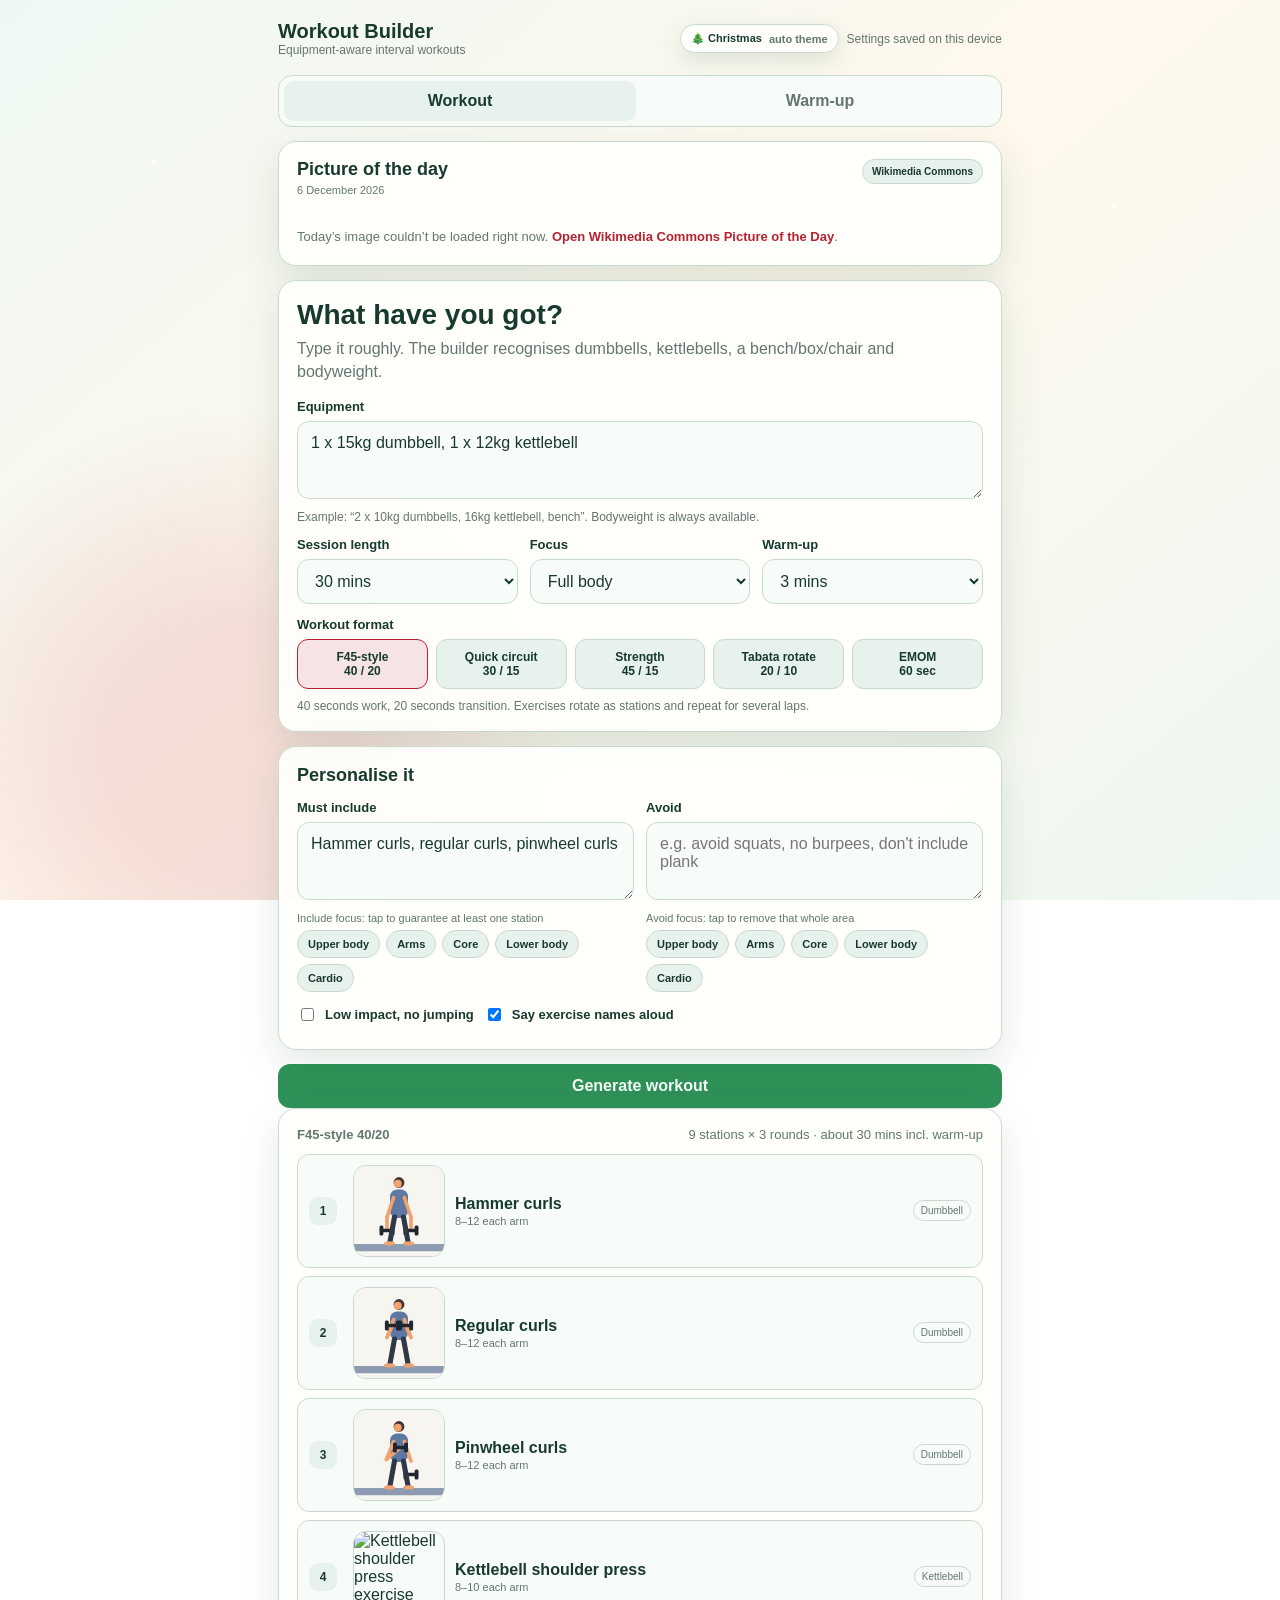
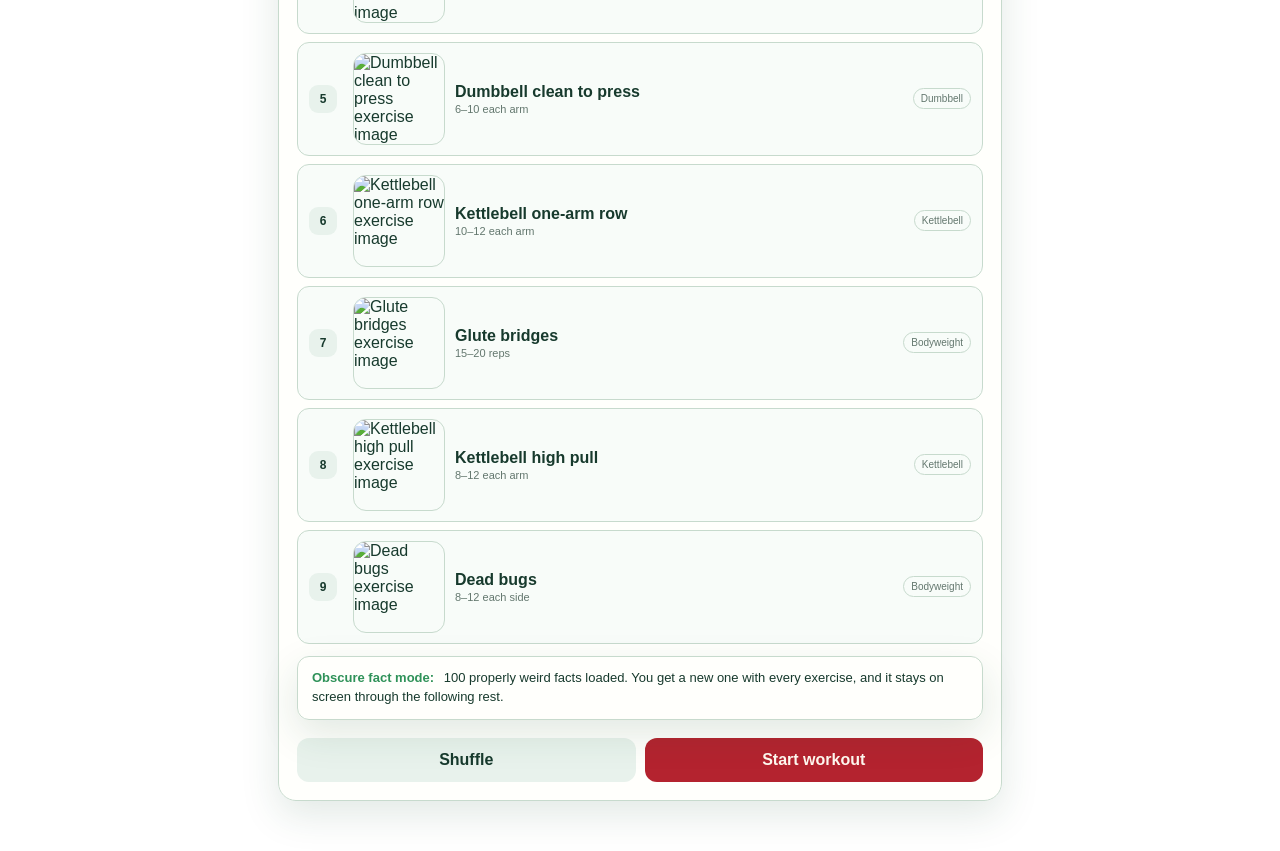
==== index.html @ 61e1cb5b "Refresh exercise image loader" ====
<!DOCTYPE html>
<html lang="en-GB">
<head>
<meta charset="UTF-8" />
<meta name="viewport" content="width=device-width, initial-scale=1, viewport-fit=cover" />
<meta name="theme-color" content="#111318" />
<title>Workout Builder + Interval Timer</title>
<link rel="stylesheet" href="style.css">
</head>
<body>

<section id="builderScreen">
  <div class="app">
    <div class="topbar">
      <div>
        <div class="brand">Workout Builder</div>
        <div class="tiny">Equipment-aware interval workouts</div>
      </div>
      <div class="tiny" id="savedStatus"></div>
    </div>

    <div class="main-tabs">
      <button type="button" class="main-tab active" id="workoutTabBtn">Workout</button>
      <button type="button" class="main-tab" id="warmupTabBtn">Warm-up</button>
    </div>

    <div id="workoutTabContent">
      <div class="card">
        <h1>What have you got?</h1>
        <p>Type it roughly. The builder recognises dumbbells, kettlebells, a bench/box/chair and bodyweight.</p>
        <div class="field">
          <label for="equipmentInput">Equipment</label>
          <textarea id="equipmentInput">1 x 15kg dumbbell, 1 x 12kg kettlebell</textarea>
          <div class="helper">Example: “2 x 10kg dumbbells, 16kg kettlebell, bench”. Bodyweight is always available.</div>
        </div>

        <div class="grid three">
          <div class="field">
            <label for="durationSelect">Session length</label>
            <select id="durationSelect">
              <option value="15">15 mins</option>
              <option value="20">20 mins</option>
              <option value="30" selected>30 mins</option>
              <option value="45">45 mins</option>
            </select>
          </div>
          <div class="field">
            <label for="focusSelect">Focus</label>
            <select id="focusSelect">
              <option value="full" selected>Full body</option>
              <option value="upper">Upper body</option>
              <option value="lower">Lower body</option>
              <option value="armscore">Arms + core</option>
              <option value="conditioning">Conditioning</option>
            </select>
          </div>
          <div class="field">
            <label for="warmupSelect">Warm-up</label>
            <select id="warmupSelect">
              <option value="0">None</option>
              <option value="120">2 mins</option>
              <option value="180" selected>3 mins</option>
              <option value="300">5 mins</option>
            </select>
          </div>
        </div>

        <label>Workout format</label>
        <div class="format-grid" id="formatGrid">
          <button class="format-btn active" data-format="f45">F45-style<br>40 / 20</button>
          <button class="format-btn" data-format="quick">Quick circuit<br>30 / 15</button>
          <button class="format-btn" data-format="strength">Strength<br>45 / 15</button>
          <button class="format-btn" data-format="tabata">Tabata rotate<br>20 / 10</button>
          <button class="format-btn" data-format="emom">EMOM<br>60 sec</button>
        </div>
        <div class="format-desc" id="formatDesc"></div>
      </div>

      <div class="card">
        <h2>Personalise it</h2>
        <div class="grid">
          <div class="field">
            <label for="mustInclude">Must include</label>
            <textarea id="mustInclude" placeholder="e.g. hammer curls, regular curls, pinwheel curls">Hammer curls, regular curls, pinwheel curls</textarea>
            <div class="chip-label">Include focus: tap to guarantee at least one station</div>
            <div class="chip-row" id="includeFocusChips">
              <button type="button" class="focus-chip" data-group="include" data-tag="upper">Upper body</button>
              <button type="button" class="focus-chip" data-group="include" data-tag="arms">Arms</button>
              <button type="button" class="focus-chip" data-group="include" data-tag="core">Core</button>
              <button type="button" class="focus-chip" data-group="include" data-tag="lower">Lower body</button>
              <button type="button" class="focus-chip" data-group="include" data-tag="cardio">Cardio</button>
            </div>
          </div>
          <div class="field">
            <label for="avoidInput">Avoid</label>
            <textarea id="avoidInput" placeholder="e.g. avoid squats, no burpees, don't include plank"></textarea>
            <div class="chip-label">Avoid focus: tap to remove that whole area</div>
            <div class="chip-row" id="avoidFocusChips">
              <button type="button" class="focus-chip" data-group="avoid" data-tag="upper">Upper body</button>
              <button type="button" class="focus-chip" data-group="avoid" data-tag="arms">Arms</button>
              <button type="button" class="focus-chip" data-group="avoid" data-tag="core">Core</button>
              <button type="button" class="focus-chip" data-group="avoid" data-tag="lower">Lower body</button>
              <button type="button" class="focus-chip" data-group="avoid" data-tag="cardio">Cardio</button>
            </div>
          </div>
        </div>
        <div class="row">
          <label class="check"><input type="checkbox" id="lowImpact" /> Low impact, no jumping</label>
          <label class="check"><input type="checkbox" id="voiceCues" checked /> Say exercise names aloud</label>
        </div>
      </div>

      <button class="primary wide" id="generateBtn">Generate workout</button>

      <div class="card hidden" id="previewCard">
        <div class="summary" id="workoutSummary"></div>
        <div class="workout-list" id="workoutList"></div>
        <div id="parseNotice"></div>
        <div class="actions">
          <button class="ghost" id="shuffleBtn">Shuffle</button>
          <button class="secondary" id="startWorkoutBtn">Start workout</button>
        </div>
      </div>
    </div>

    <div id="warmupTabContent" class="hidden">
      <div class="card">
        <div class="warmup-intro">
          <div>
            <h1>Warm-up & mobility</h1>
            <p>Guided body stretches, mobility and short holds before you train. No equipment needed.</p>
          </div>
          <div class="warmup-badge">Bodyweight only</div>
        </div>

        <label>Warm-up length</label>
        <div class="warmup-lengths">
          <button type="button" class="warmup-length-btn" data-seconds="120">2 mins</button>
          <button type="button" class="warmup-length-btn active" data-seconds="180">3 mins</button>
          <button type="button" class="warmup-length-btn" data-seconds="300">5 mins</button>
        </div>

        <div id="warmupSummary"></div>
        <div class="workout-list" id="warmupList"></div>
        <div class="warmup-tip">A mix of gentle movement, mobility and short stretch holds. Keep the range comfortable and avoid forcing any position.</div>
      </div>

      <button class="primary wide" id="startWarmupBtn">Start warm-up</button>
    </div>
  </div>
</section>

<section id="timerScreen">
  <div class="timer-shell">
    <div class="timer-head">
      <button class="mini-btn" id="backToBuilderBtn">← Back</button>
      <div class="tiny" id="timerFormat"></div>
      <button class="mini-btn" id="soundToggleBtn">Sound on</button>
    </div>

    <div class="phase" id="phase">Ready</div>
    <div class="exercise" id="exercise">Ready when you are</div>
    <div class="target" id="target"></div>
    <div class="time" id="time">00:00</div>
    <div class="meta" id="meta"></div>
    <div class="bar"><div class="bar-fill" id="barFill"></div></div>

    <div class="controls">
      <button id="backBtn">Back</button>
      <button id="startPauseBtn">Start</button>
      <button id="skipBtn">Skip</button>
      <button id="resetBtn">Reset</button>
    </div>

    <div class="upnext" id="upnext">Up next will appear here.</div>
    <div class="wake" id="wakeStatus"></div>
  </div>
</section>

<script src="app-1.js"></script>
<script src="app-2.js"></script>
<script src="app-3.js"></script>
<script src="app-4.js"></script>
<script src="app-5.js"></script>
<script src="app-6.js"></script>
<script src="app-7.js"></script>
<script src="app-8.js"></script>
<script src="app-9.js"></script>
<script src="app-10.js"></script>
<script src="app-11.js"></script>
<script src="app-12.js"></script>
<script src="app-14.js"></script>
<script src="app-15.js"></script>
<script src="app-18.js?v=1"></script>
<script src="app-20.js?v=2"></script>
<script src="app-21.js?v=2"></script>
</body>
</html>
---- style.css ----
:root {
  --bg:#111318; --panel:#191c23; --panel2:#222631; --text:#f7f8fa; --muted:#9ba3b2;
  --work:#4ade80; --rest:#60a5fa; --warm:#fbbf24; --done:#f87171; --accent:#a78bfa;
  --line:#303542; --dark:#0c0e12;
}
* { box-sizing:border-box; }
html,body { margin:0; min-height:100%; background:var(--bg); color:var(--text); font-family:-apple-system,BlinkMacSystemFont,"Segoe UI",Roboto,Arial,sans-serif; }
body { min-height:100vh; }
button,input,select,textarea { font:inherit; }
button { border:0; cursor:pointer; }
.app { width:min(760px,100%); margin:0 auto; padding:20px 18px 36px; }
.topbar { display:flex; justify-content:space-between; align-items:center; gap:12px; margin-bottom:18px; }
.brand { font-weight:800; font-size:20px; }
.tiny { color:var(--muted); font-size:12px; }
.card { background:var(--panel); border:1px solid var(--line); border-radius:18px; padding:18px; margin-bottom:14px; }
h1,h2,h3,p { margin-top:0; }
h1 { font-size:28px; margin-bottom:6px; }
h2 { font-size:18px; margin-bottom:14px; }
p { color:var(--muted); line-height:1.45; }
label { display:block; font-size:13px; font-weight:700; margin-bottom:7px; }
textarea,input,select {
  width:100%; background:var(--dark); color:var(--text); border:1px solid var(--line); border-radius:12px;
  padding:12px 13px; outline:none;
}
textarea:focus,input:focus,select:focus { border-color:#64748b; }
textarea { min-height:78px; resize:vertical; }
.grid { display:grid; grid-template-columns:1fr 1fr; gap:12px; }
.grid.three { grid-template-columns:1fr 1fr 1fr; }
.field { margin-bottom:13px; }
.row { display:flex; align-items:center; gap:10px; flex-wrap:wrap; }
.check { display:flex; align-items:center; gap:8px; color:#d9dde5; font-size:13px; }
.check input { width:auto; }
.primary,.secondary,.ghost,.danger {
  border-radius:12px; padding:13px 16px; font-weight:800; color:var(--text);
}
.primary { background:var(--work); color:#052e16; }
.secondary { background:var(--accent); color:#1e143b; }
.ghost { background:var(--panel2); }
.danger { background:#3a2024; color:#fecaca; }
.wide { width:100%; }
.helper { color:var(--muted); font-size:12px; margin-top:7px; }
.notice { padding:10px 12px; background:#24212f; border:1px solid #3b3350; border-radius:11px; color:#d9d2ef; font-size:13px; margin-top:10px; }
.format-grid { display:grid; grid-template-columns:repeat(5,1fr); gap:8px; }
.format-btn { background:var(--panel2); color:#dfe3ea; padding:10px 7px; border-radius:11px; border:1px solid transparent; font-size:12px; font-weight:800; }
.format-btn.active { border-color:var(--accent); background:#292238; color:#efe9ff; }
.format-desc { margin:10px 0 0; font-size:12px; color:var(--muted); }
.chip-label { color:var(--muted); font-size:11px; margin:8px 0 6px; }
.chip-row { display:flex; flex-wrap:wrap; gap:6px; }
.focus-chip { background:var(--panel2); color:#dfe3ea; border:1px solid #343a46; border-radius:999px; padding:7px 10px; font-size:11px; font-weight:800; }
.focus-chip[data-group="include"].active { background:#173324; border-color:var(--work); color:#bdf7cf; }
.focus-chip[data-group="avoid"].active { background:#3a2024; border-color:#f87171; color:#fecaca; }
.summary { display:flex; justify-content:space-between; gap:12px; flex-wrap:wrap; color:var(--muted); font-size:13px; margin-bottom:12px; }
.workout-list { display:grid; gap:8px; }
.exercise-row { display:grid; grid-template-columns:34px 1fr auto; gap:10px; align-items:center; background:var(--dark); border:1px solid #2a2f39; border-radius:12px; padding:10px 11px; }
.num { width:28px; height:28px; border-radius:9px; display:grid; place-items:center; background:#262b35; color:#c7cdd8; font-weight:800; font-size:12px; }
.ex-name { font-weight:750; }
.ex-note { color:var(--muted); font-size:11px; margin-top:2px; }
.pill { font-size:10px; color:#b8c0cc; border:1px solid #343a46; padding:4px 7px; border-radius:999px; white-space:nowrap; }
.actions { display:flex; gap:9px; margin-top:14px; }
.actions button { flex:1; }
#timerScreen { display:none; min-height:100vh; }
.timer-shell { width:min(560px,100%); margin:0 auto; padding:26px 18px 38px; text-align:center; }
.timer-head { display:flex; justify-content:space-between; align-items:center; margin-bottom:38px; }
.mini-btn { background:var(--panel2); color:var(--text); padding:9px 11px; border-radius:10px; font-size:12px; font-weight:700; }
.phase { font-size:18px; letter-spacing:2px; text-transform:uppercase; font-weight:800; margin-bottom:8px; }
.phase.work,.phase.emom { color:var(--work); }
.phase.rest,.phase.transition { color:var(--rest); }
.phase.warmup { color:var(--warm); }
.phase.done { color:var(--done); }
.exercise { font-size:clamp(28px,8vw,44px); font-weight:850; min-height:95px; display:flex; align-items:center; justify-content:center; padding:0 8px; }
.target { min-height:24px; color:#cbd1dc; font-size:15px; margin-bottom:15px; }
.time { font-size:clamp(86px,24vw,132px); font-weight:900; line-height:.95; letter-spacing:-5px; margin:4px 0 12px; font-variant-numeric:tabular-nums; }
.meta { color:var(--muted); font-size:14px; min-height:20px; margin-bottom:20px; }
.bar { height:9px; background:#262a31; border-radius:999px; overflow:hidden; margin:0 0 22px; }
.bar-fill { height:100%; width:0; background:var(--work); transition:width 1s linear; }
.bar-fill.rest { background:var(--rest); }
.bar-fill.warmup { background:var(--warm); }
.controls { display:grid; grid-template-columns:1fr 1fr 1fr 1fr; gap:8px; margin:0 0 20px; }
.controls button { padding:14px 5px; border-radius:12px; font-weight:850; color:var(--text); background:var(--panel2); }
#startPauseBtn { background:var(--work); color:#052e16; }
.upnext { min-height:44px; background:var(--panel); border:1px solid var(--line); border-radius:13px; padding:10px 12px; color:var(--muted); font-size:13px; }
.upnext strong { color:#e6e9ef; }
.wake { margin-top:12px; color:#717a8a; font-size:11px; }
.hidden { display:none !important; }

.main-tabs { display:grid; grid-template-columns:1fr 1fr; gap:8px; margin-bottom:14px; padding:5px; background:var(--dark); border:1px solid var(--line); border-radius:14px; }
.main-tab { background:transparent; color:var(--muted); padding:11px 12px; border-radius:10px; font-weight:800; }
.main-tab.active { background:var(--panel2); color:var(--text); }
.warmup-intro { display:flex; justify-content:space-between; gap:14px; align-items:flex-start; flex-wrap:wrap; }
.warmup-badge { color:#fde68a; background:#332b16; border:1px solid #5c4b1e; border-radius:999px; padding:6px 9px; font-size:11px; font-weight:800; white-space:nowrap; }
.warmup-lengths { display:grid; grid-template-columns:repeat(3,1fr); gap:8px; margin:14px 0 16px; }
.warmup-length-btn { background:var(--panel2); color:#dfe3ea; border:1px solid #343a46; border-radius:11px; padding:11px 8px; font-weight:800; }
.warmup-length-btn.active { background:#332b16; border-color:var(--warm); color:#fde68a; }
#warmupSummary { color:var(--muted); font-size:13px; margin:0 0 12px; }
.warmup-row .num { background:#332b16; color:#fde68a; }
.warmup-row { border-color:#383425; }
.warmup-tip { margin-top:12px; color:var(--muted); font-size:12px; line-height:1.45; }

@media (max-width:620px) {
  .grid,.grid.three { grid-template-columns:1fr; }
  .format-grid { grid-template-columns:repeat(2,1fr); }
  .format-btn:last-child { grid-column:1 / -1; }
  .app { padding-top:14px; }
  .timer-head { margin-bottom:28px; }
}
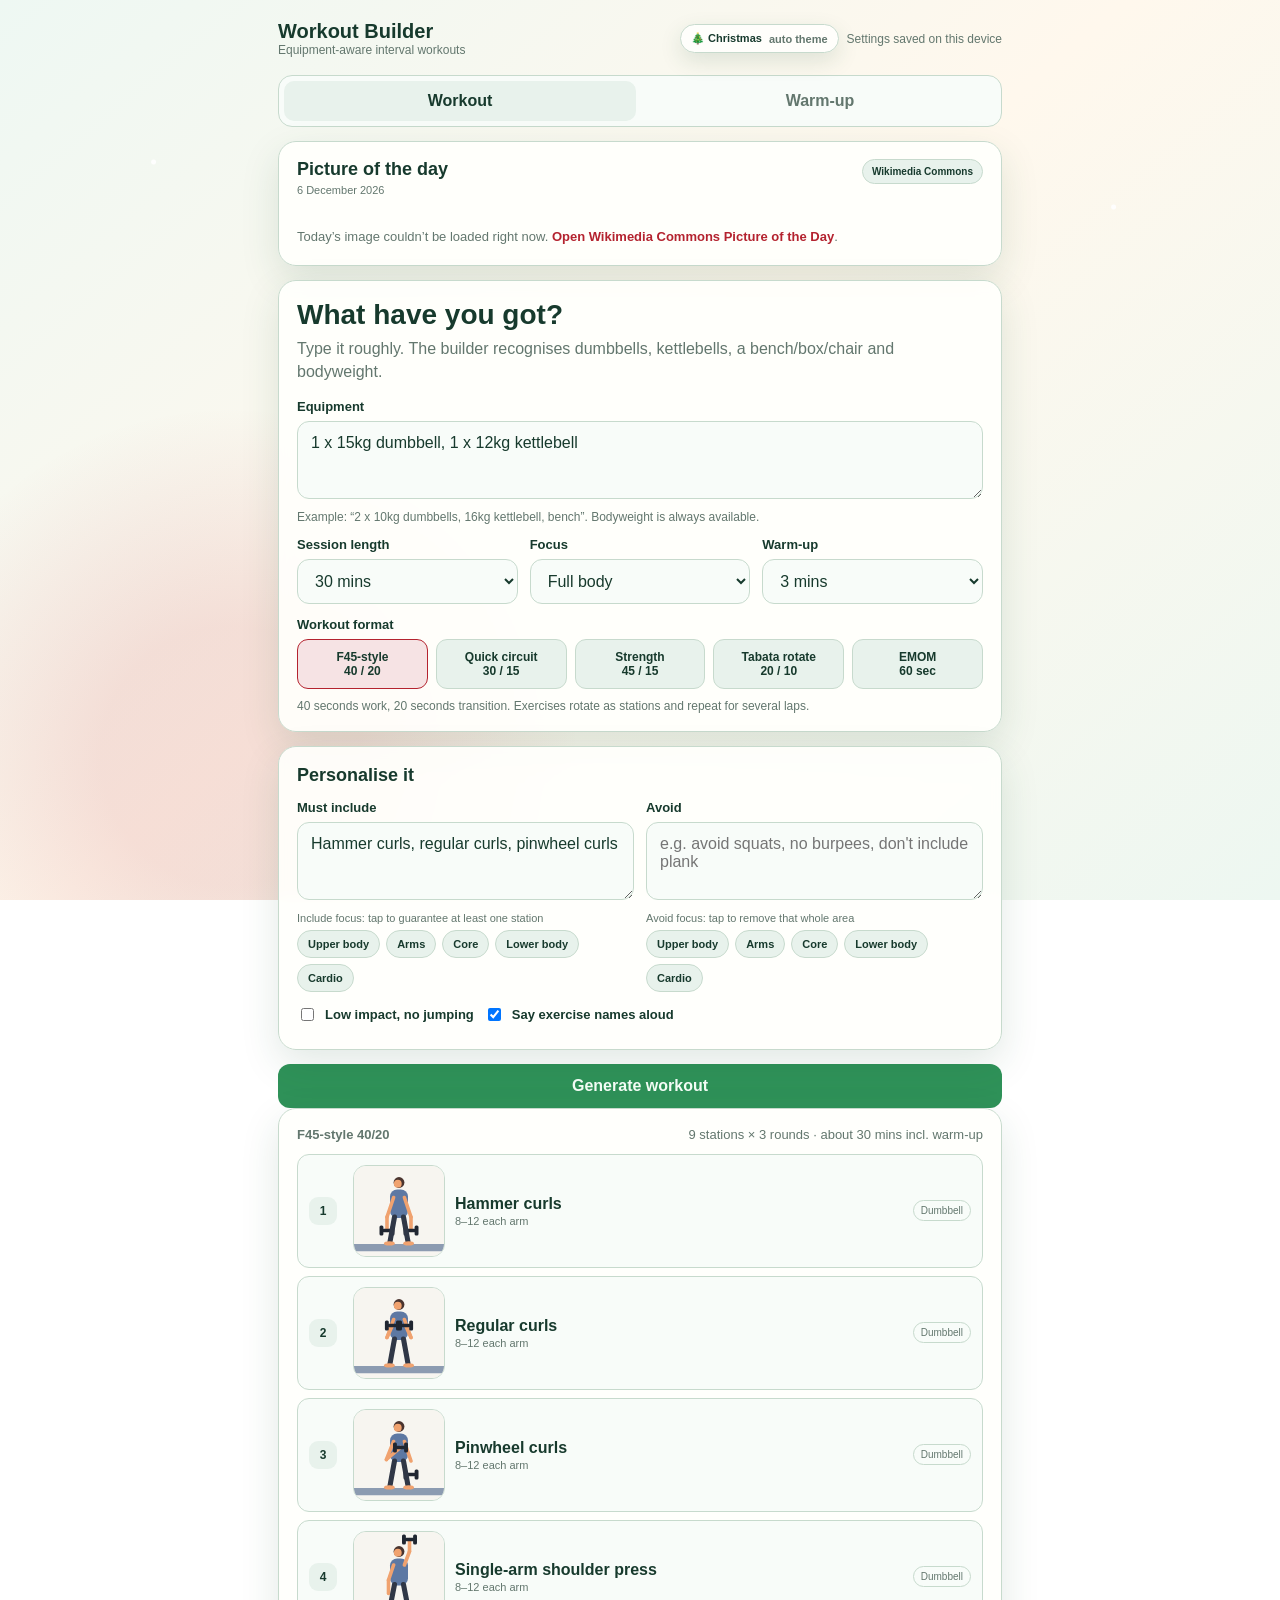
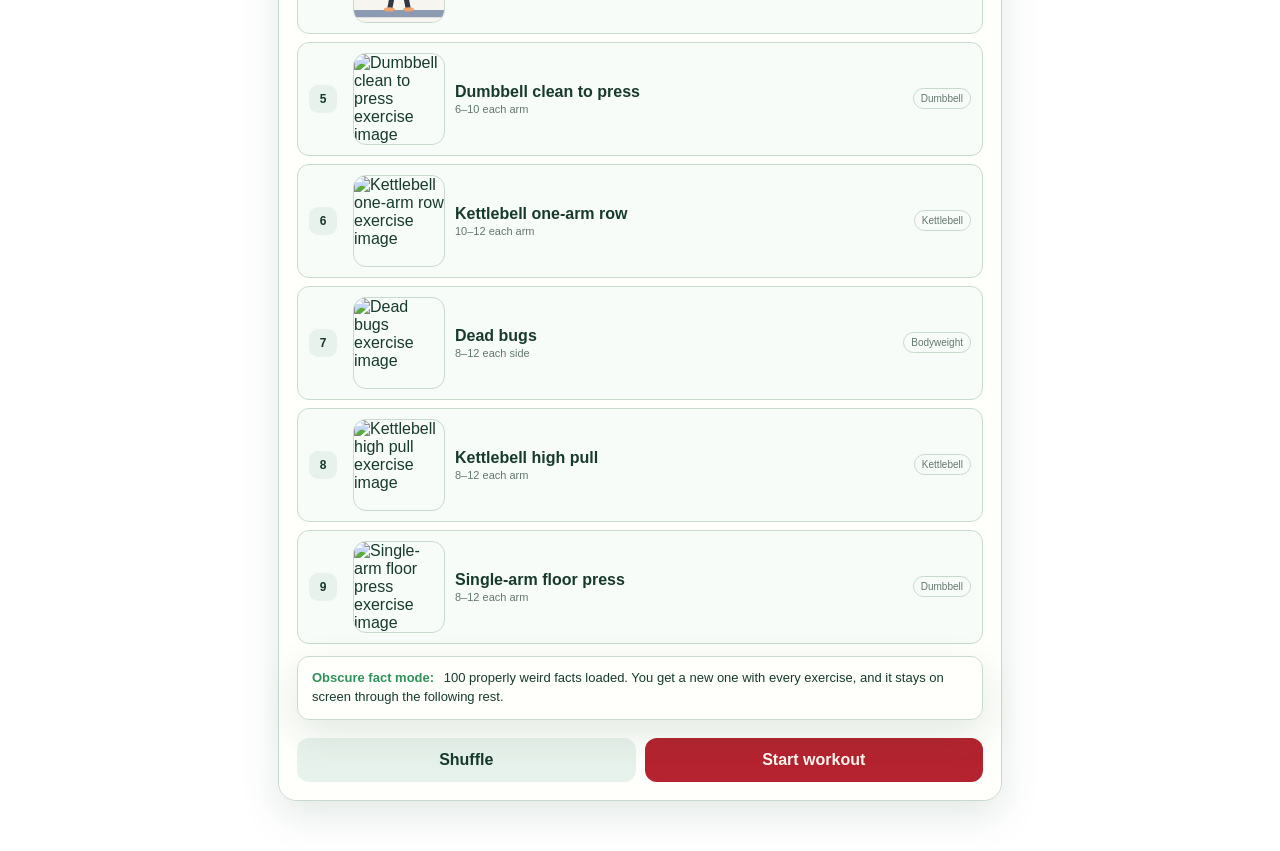
==== commit 1125b8a2: "Load warm-up contrast fix" ====
--- a/index.html
+++ b/index.html
@@ -194,5 +194,6 @@
 <script src="app-18.js?v=1"></script>
 <script src="app-20.js?v=2"></script>
 <script src="app-21.js?v=2"></script>
+<script src="app-22.js?v=1"></script>
 </body>
 </html>
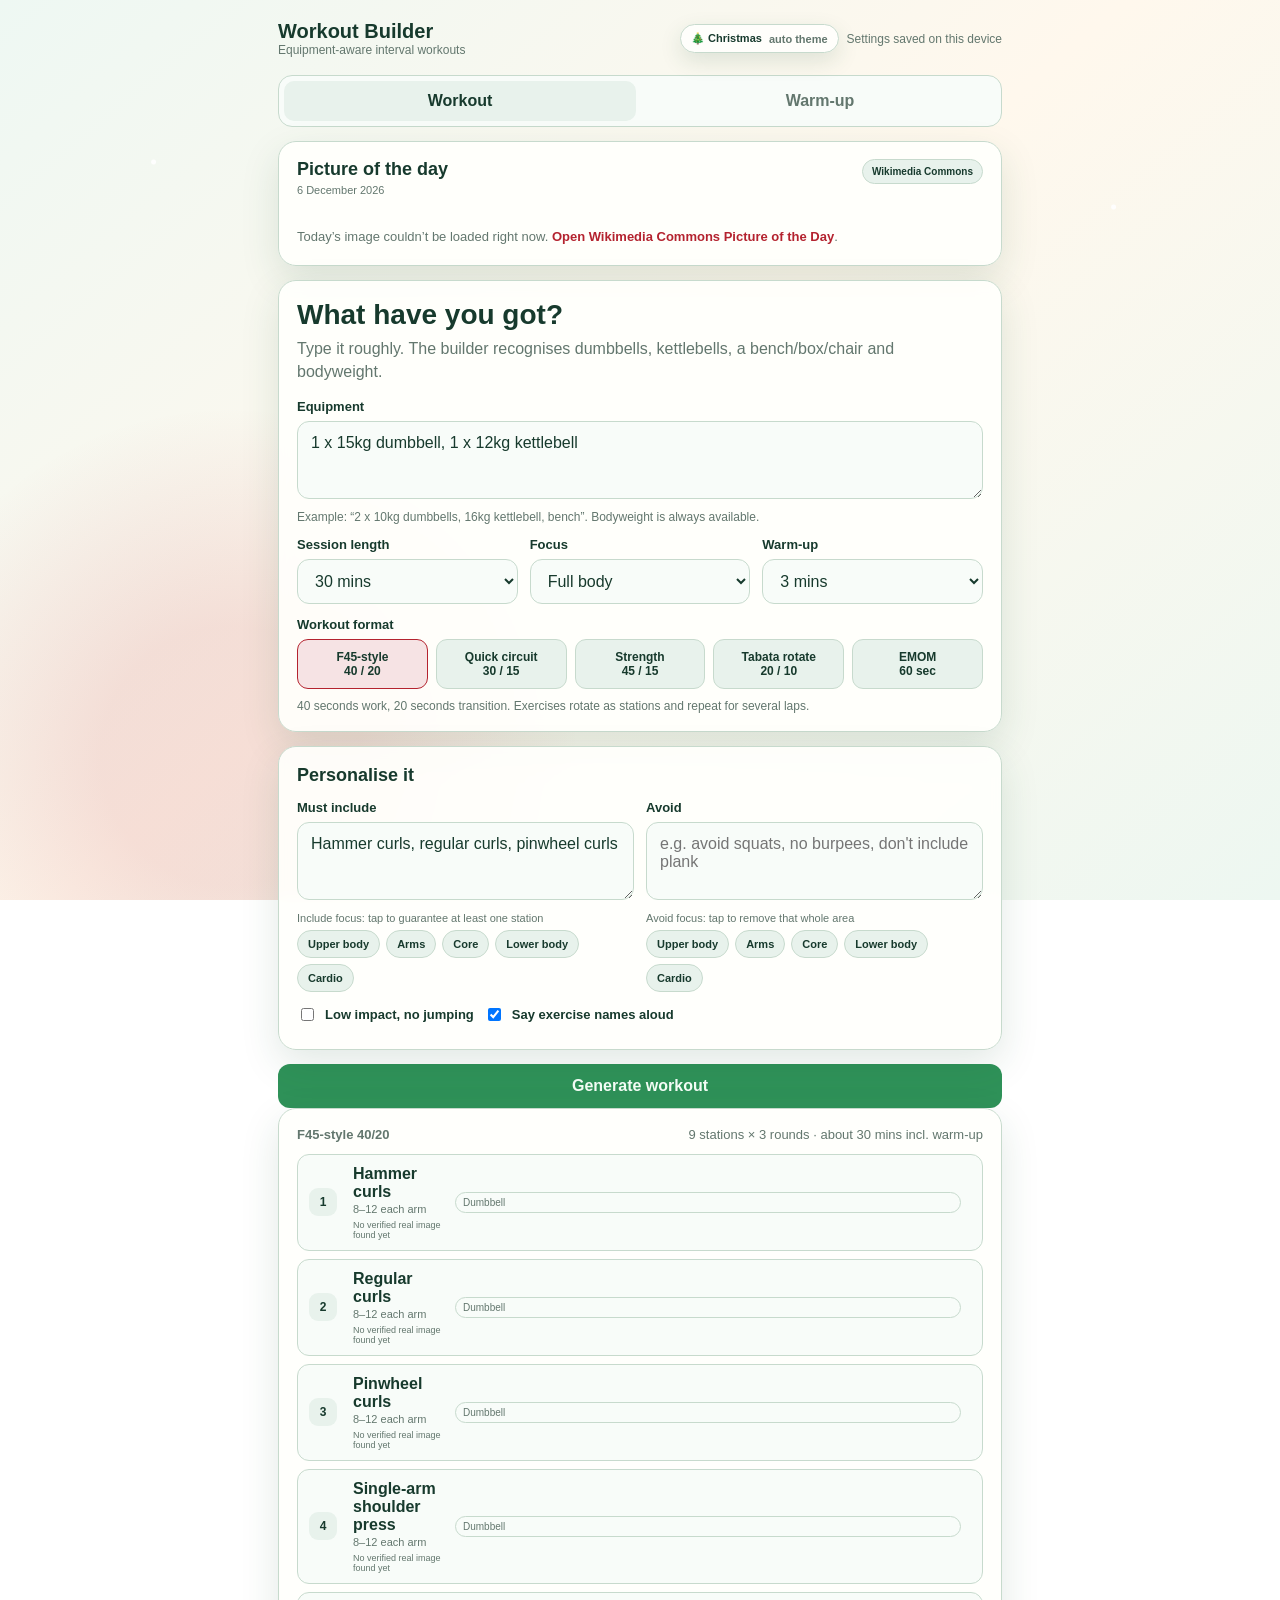
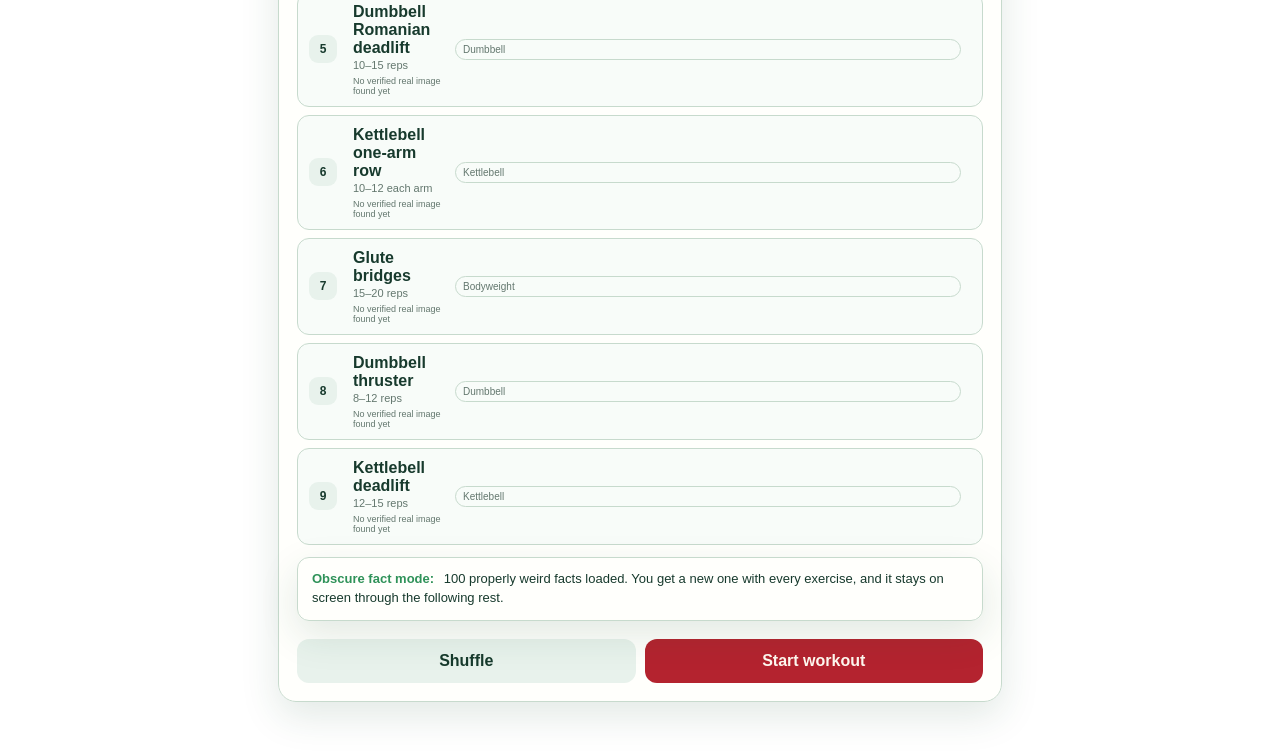
==== commit f557fcfb: "Load verified exercise images and timer display improvements" ====
--- a/index.html
+++ b/index.html
@@ -195,5 +195,6 @@
 <script src="app-20.js?v=2"></script>
 <script src="app-21.js?v=2"></script>
 <script src="app-22.js?v=1"></script>
+<script src="app-23.js?v=1"></script>
 </body>
 </html>
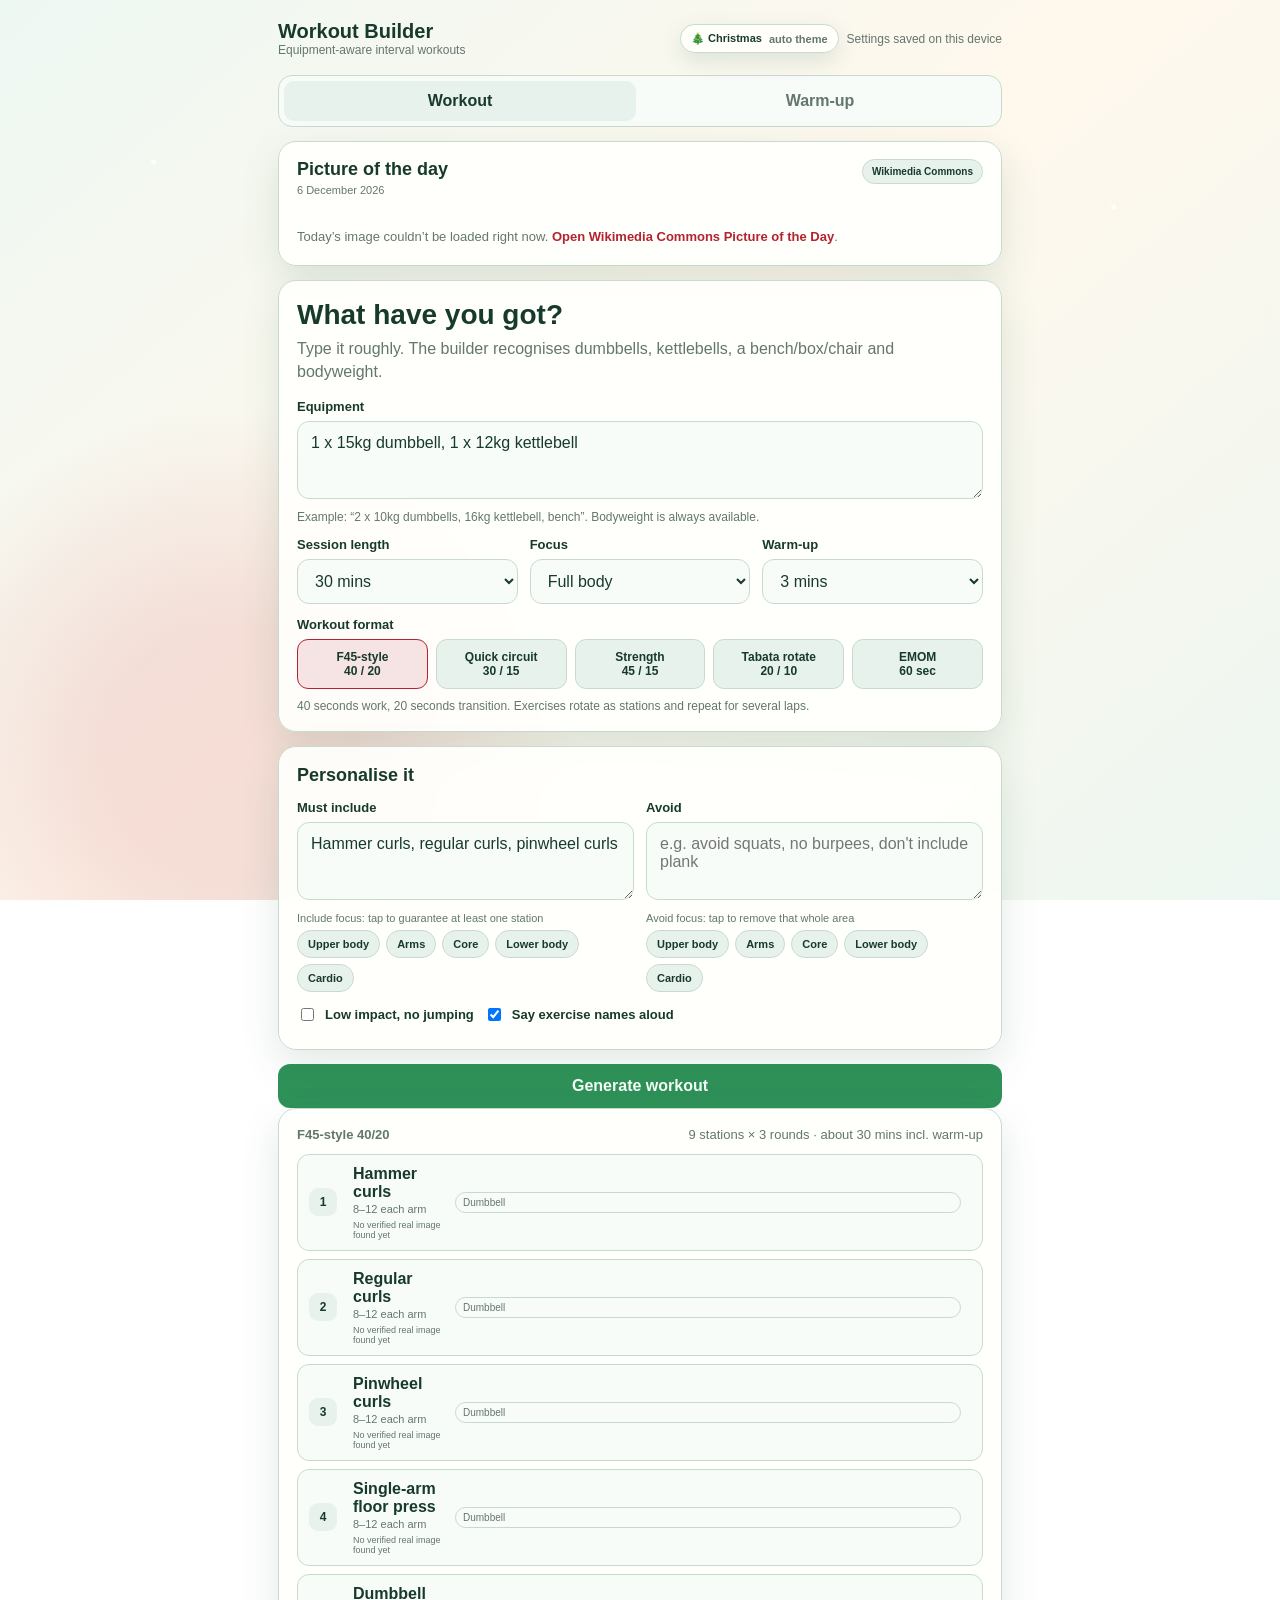
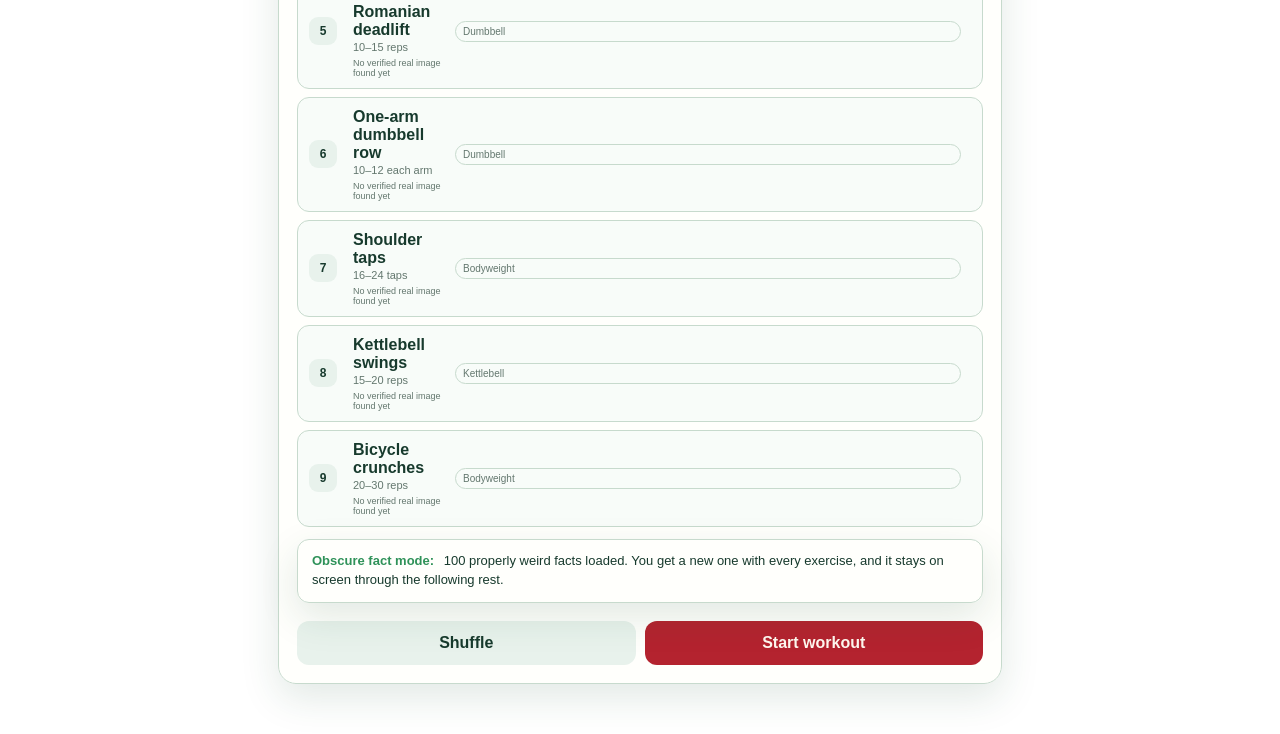
==== commit f6055299: "Load motion-first multi-source media" ====
--- a/index.html
+++ b/index.html
@@ -196,5 +196,6 @@
 <script src="app-21.js?v=2"></script>
 <script src="app-22.js?v=1"></script>
 <script src="app-23.js?v=1"></script>
+<script src="app-24.js?v=1"></script>
 </body>
 </html>
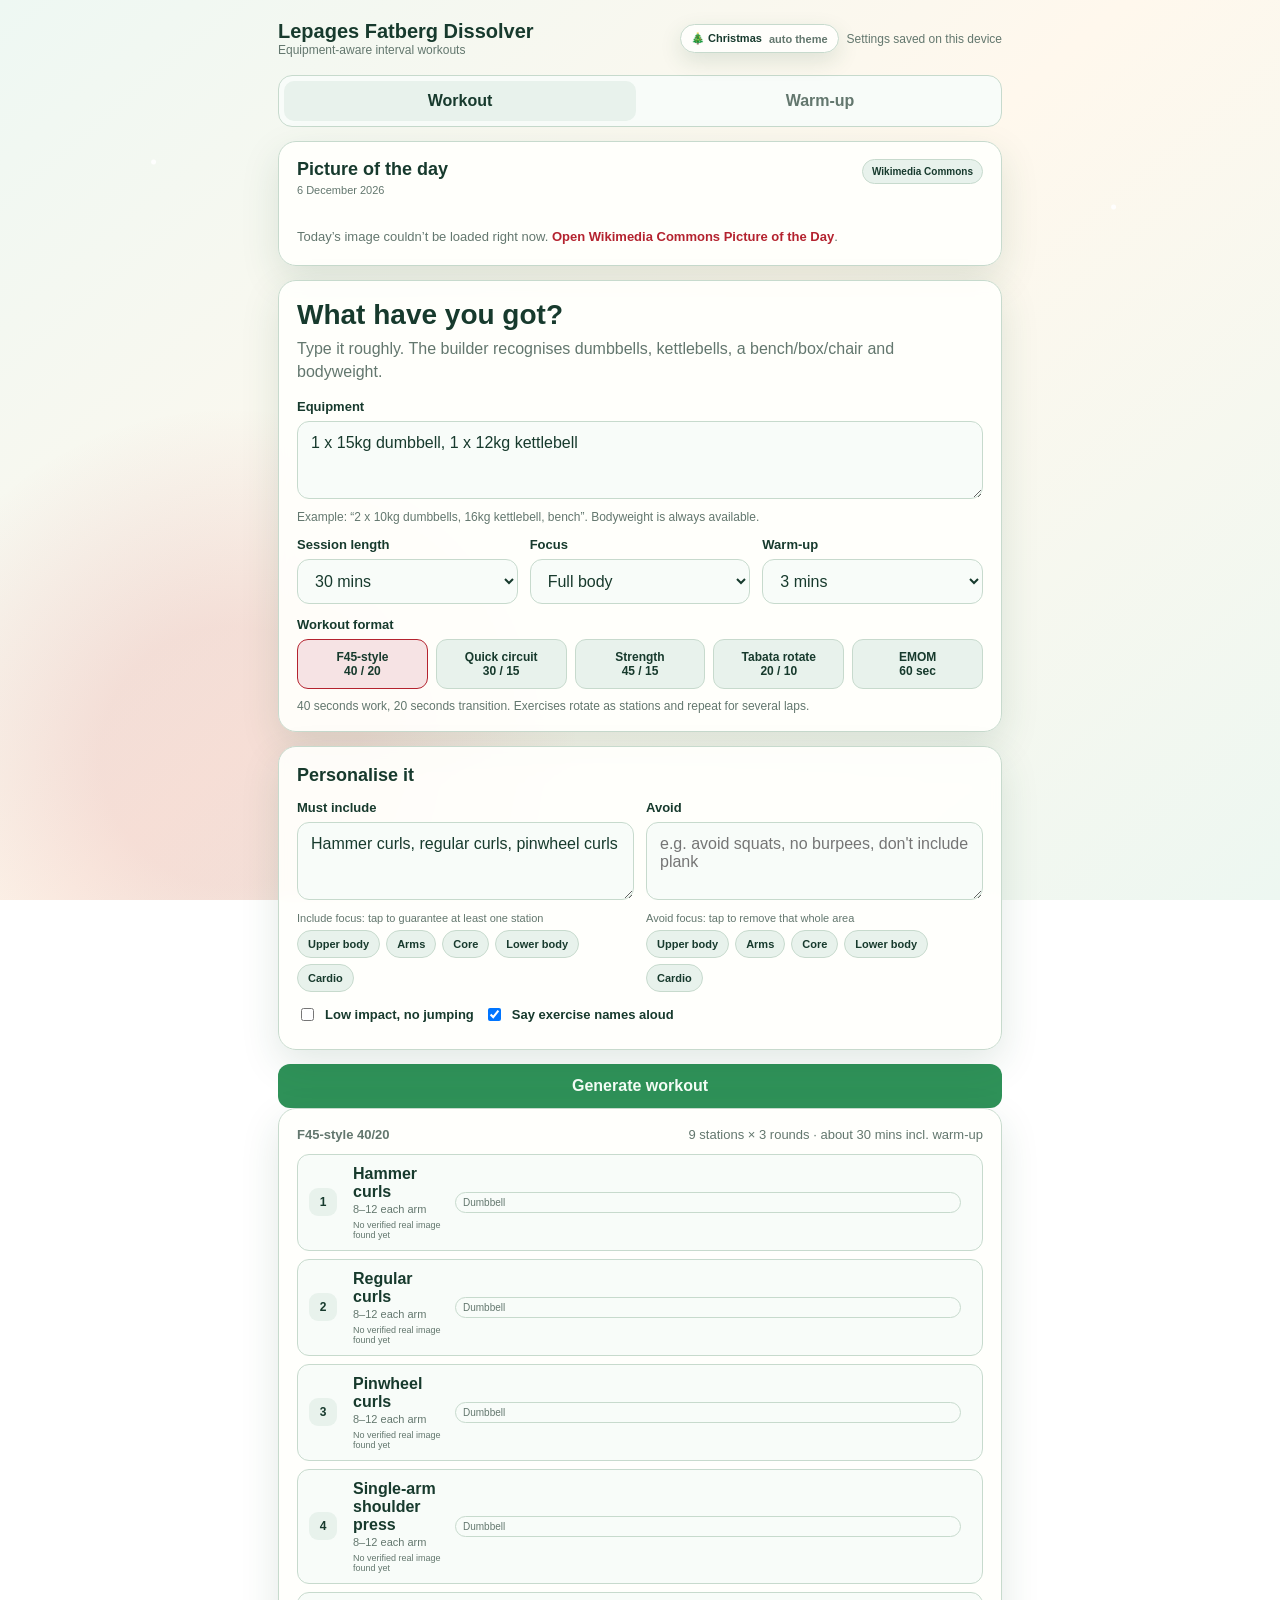
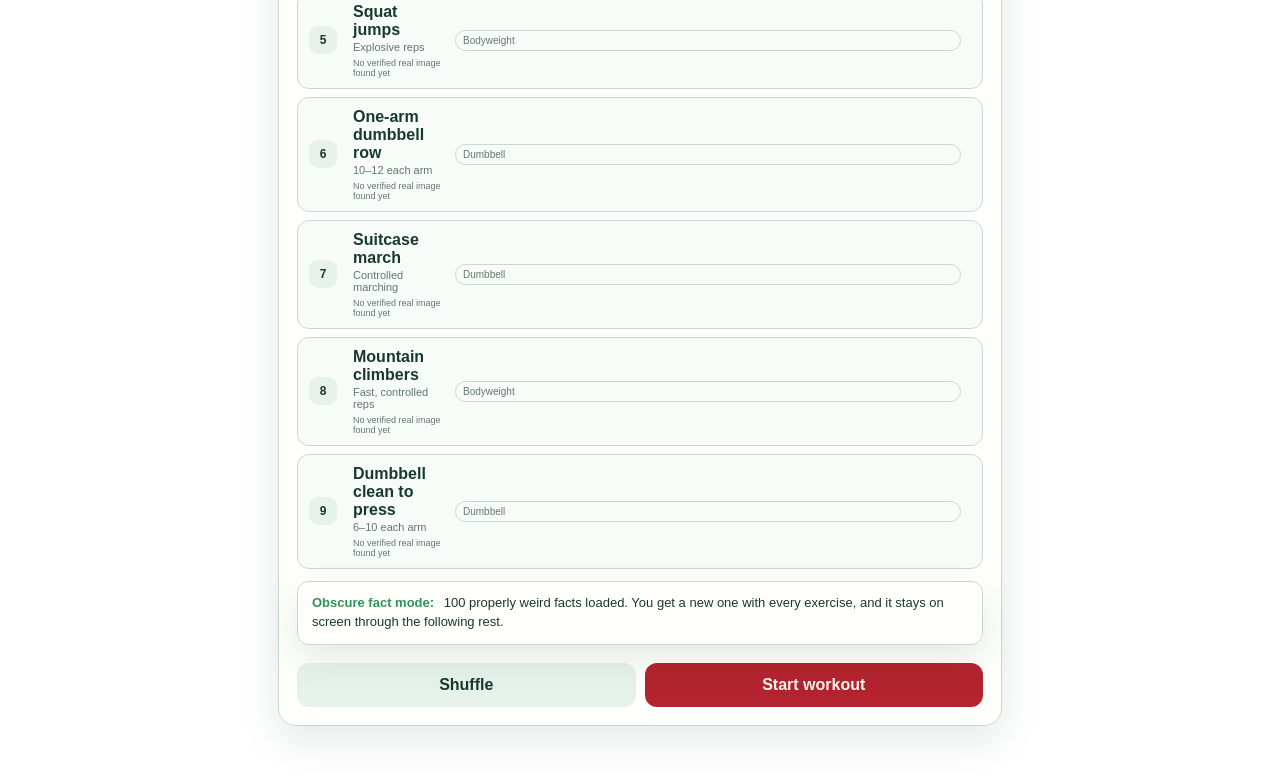
==== commit 5e5a4bc1: "Rename app to Lepages Fatberg Dissolver" ====
--- a/index.html
+++ b/index.html
@@ -4,7 +4,7 @@
 <meta charset="UTF-8" />
 <meta name="viewport" content="width=device-width, initial-scale=1, viewport-fit=cover" />
 <meta name="theme-color" content="#111318" />
-<title>Workout Builder + Interval Timer</title>
+<title>Lepages Fatberg Dissolver</title>
 <link rel="stylesheet" href="style.css">
 </head>
 <body>
@@ -13,7 +13,7 @@
   <div class="app">
     <div class="topbar">
       <div>
-        <div class="brand">Workout Builder</div>
+        <div class="brand">Lepages Fatberg Dissolver</div>
         <div class="tiny">Equipment-aware interval workouts</div>
       </div>
       <div class="tiny" id="savedStatus"></div>
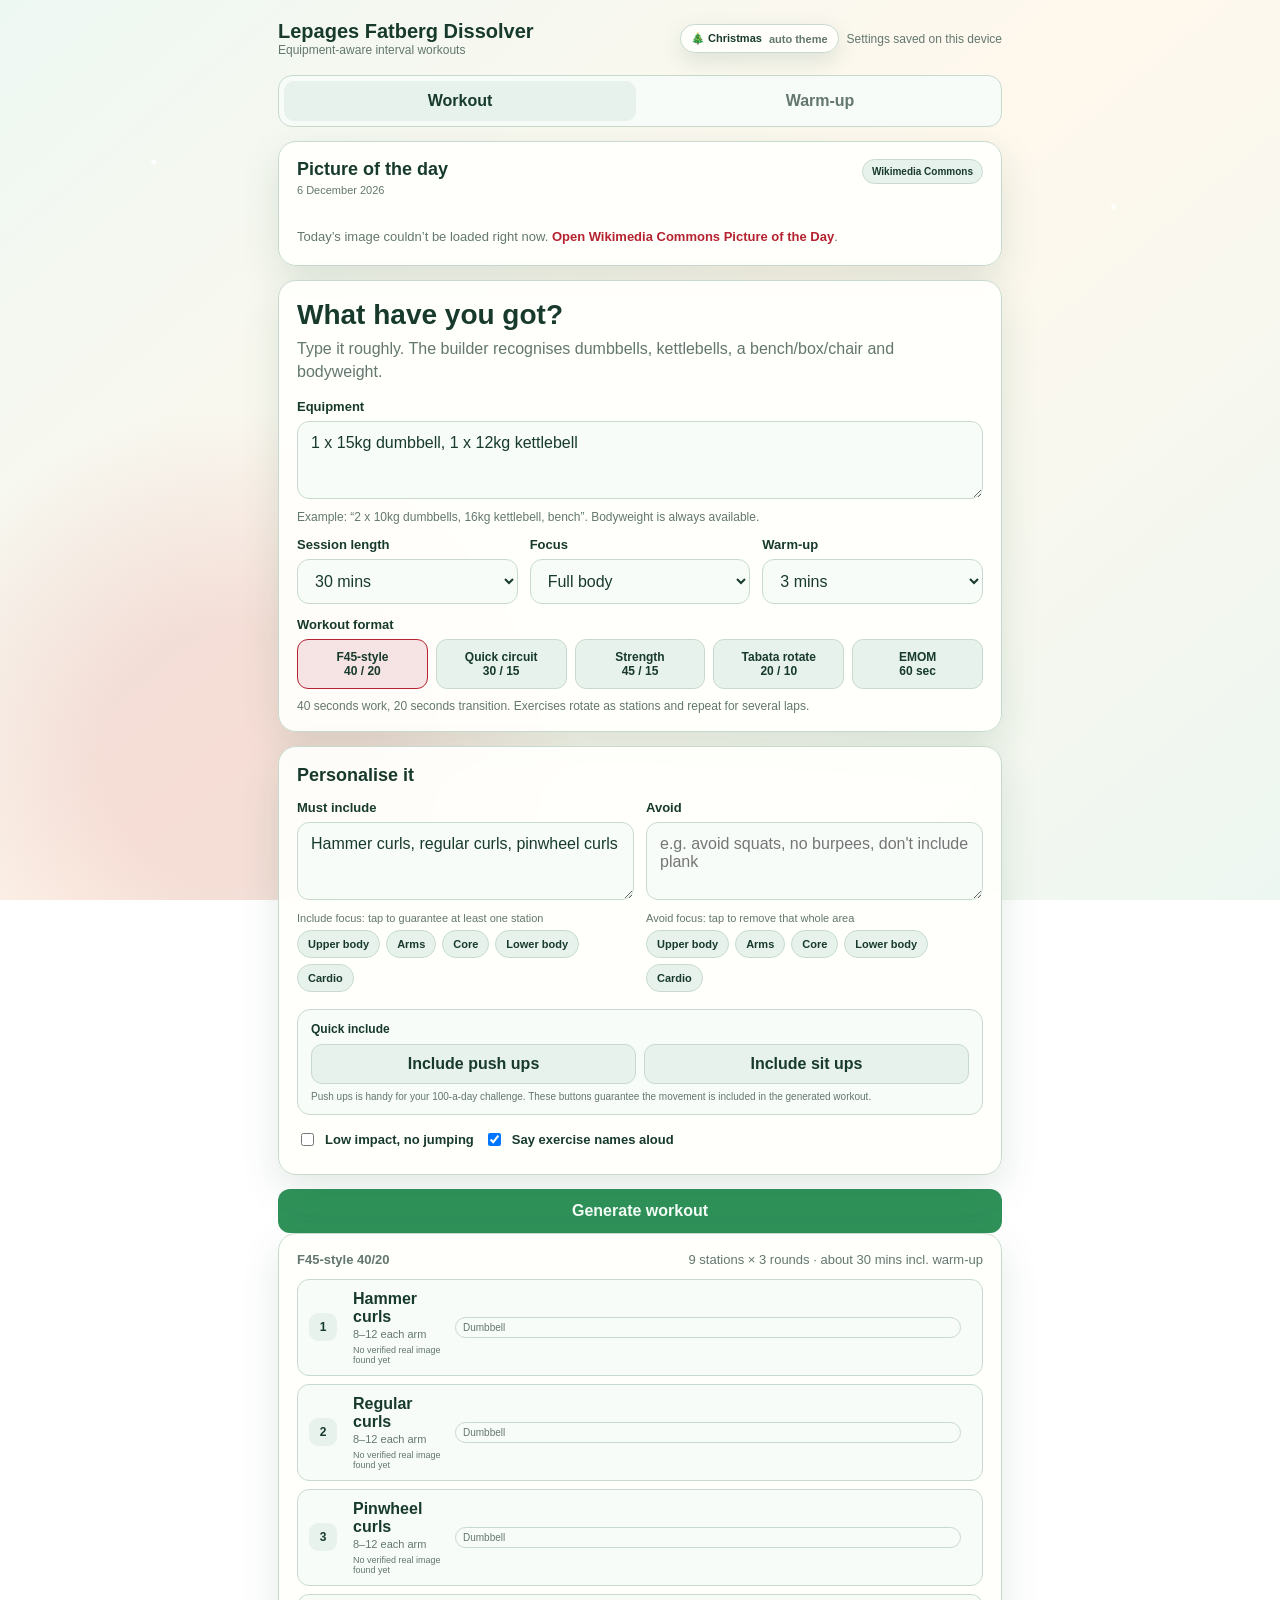
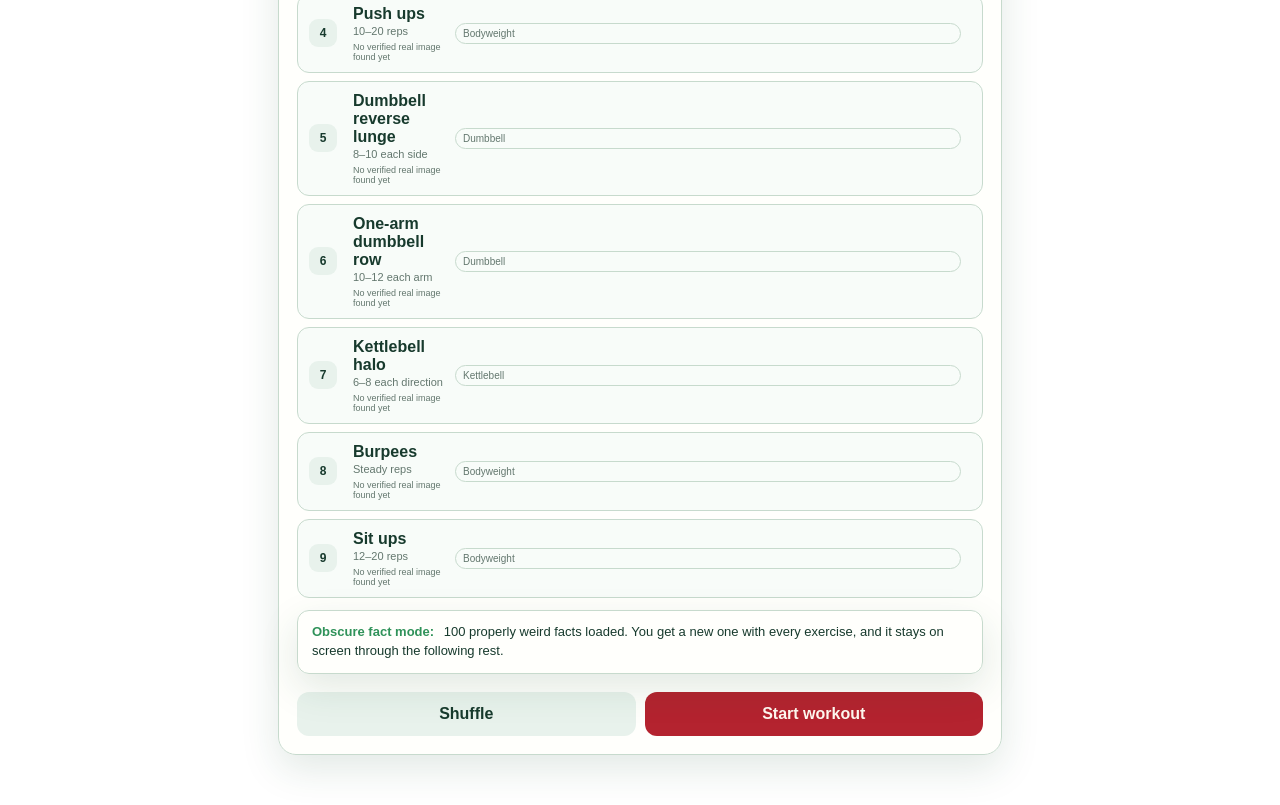
==== commit 7b1cce1b: "Load reliable rest photos and quick include controls" ====
--- a/index.html
+++ b/index.html
@@ -197,5 +197,6 @@
 <script src="app-22.js?v=1"></script>
 <script src="app-23.js?v=1"></script>
 <script src="app-24.js?v=1"></script>
+<script src="app-25.js?v=1"></script>
 </body>
-</html>
+</html>
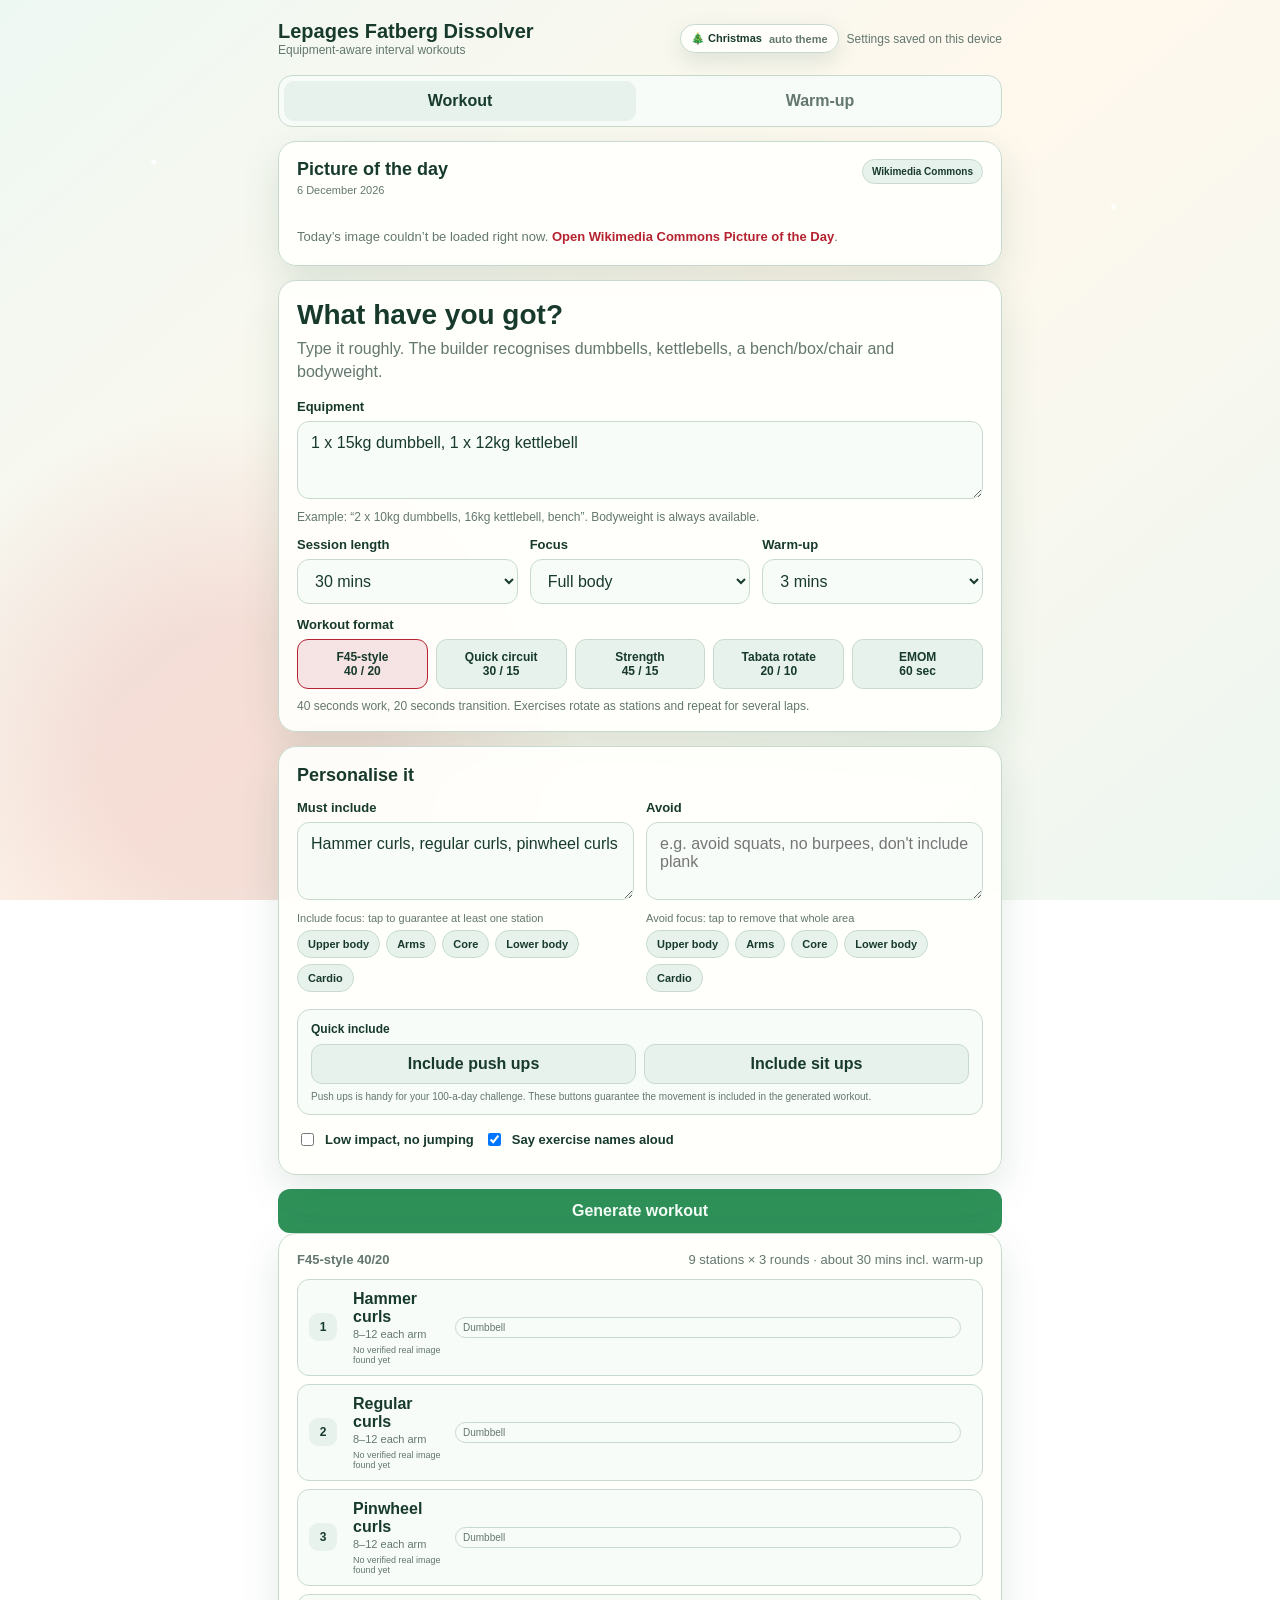
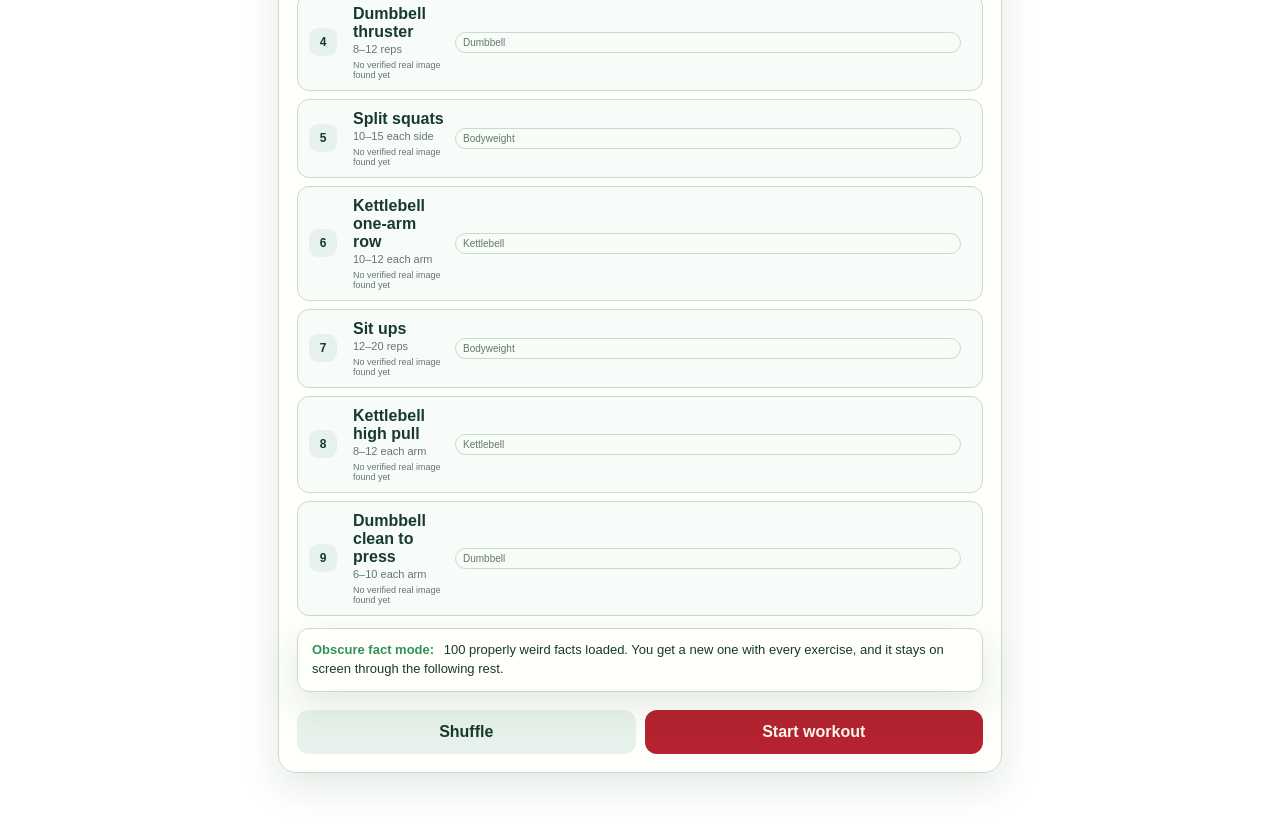
==== commit 38b3be05: "Load stable looping media patch" ====
--- a/index.html
+++ b/index.html
@@ -198,5 +198,6 @@
 <script src="app-23.js?v=1"></script>
 <script src="app-24.js?v=1"></script>
 <script src="app-25.js?v=1"></script>
+<script src="app-26.js?v=1"></script>
 </body>
-</html>+</html>
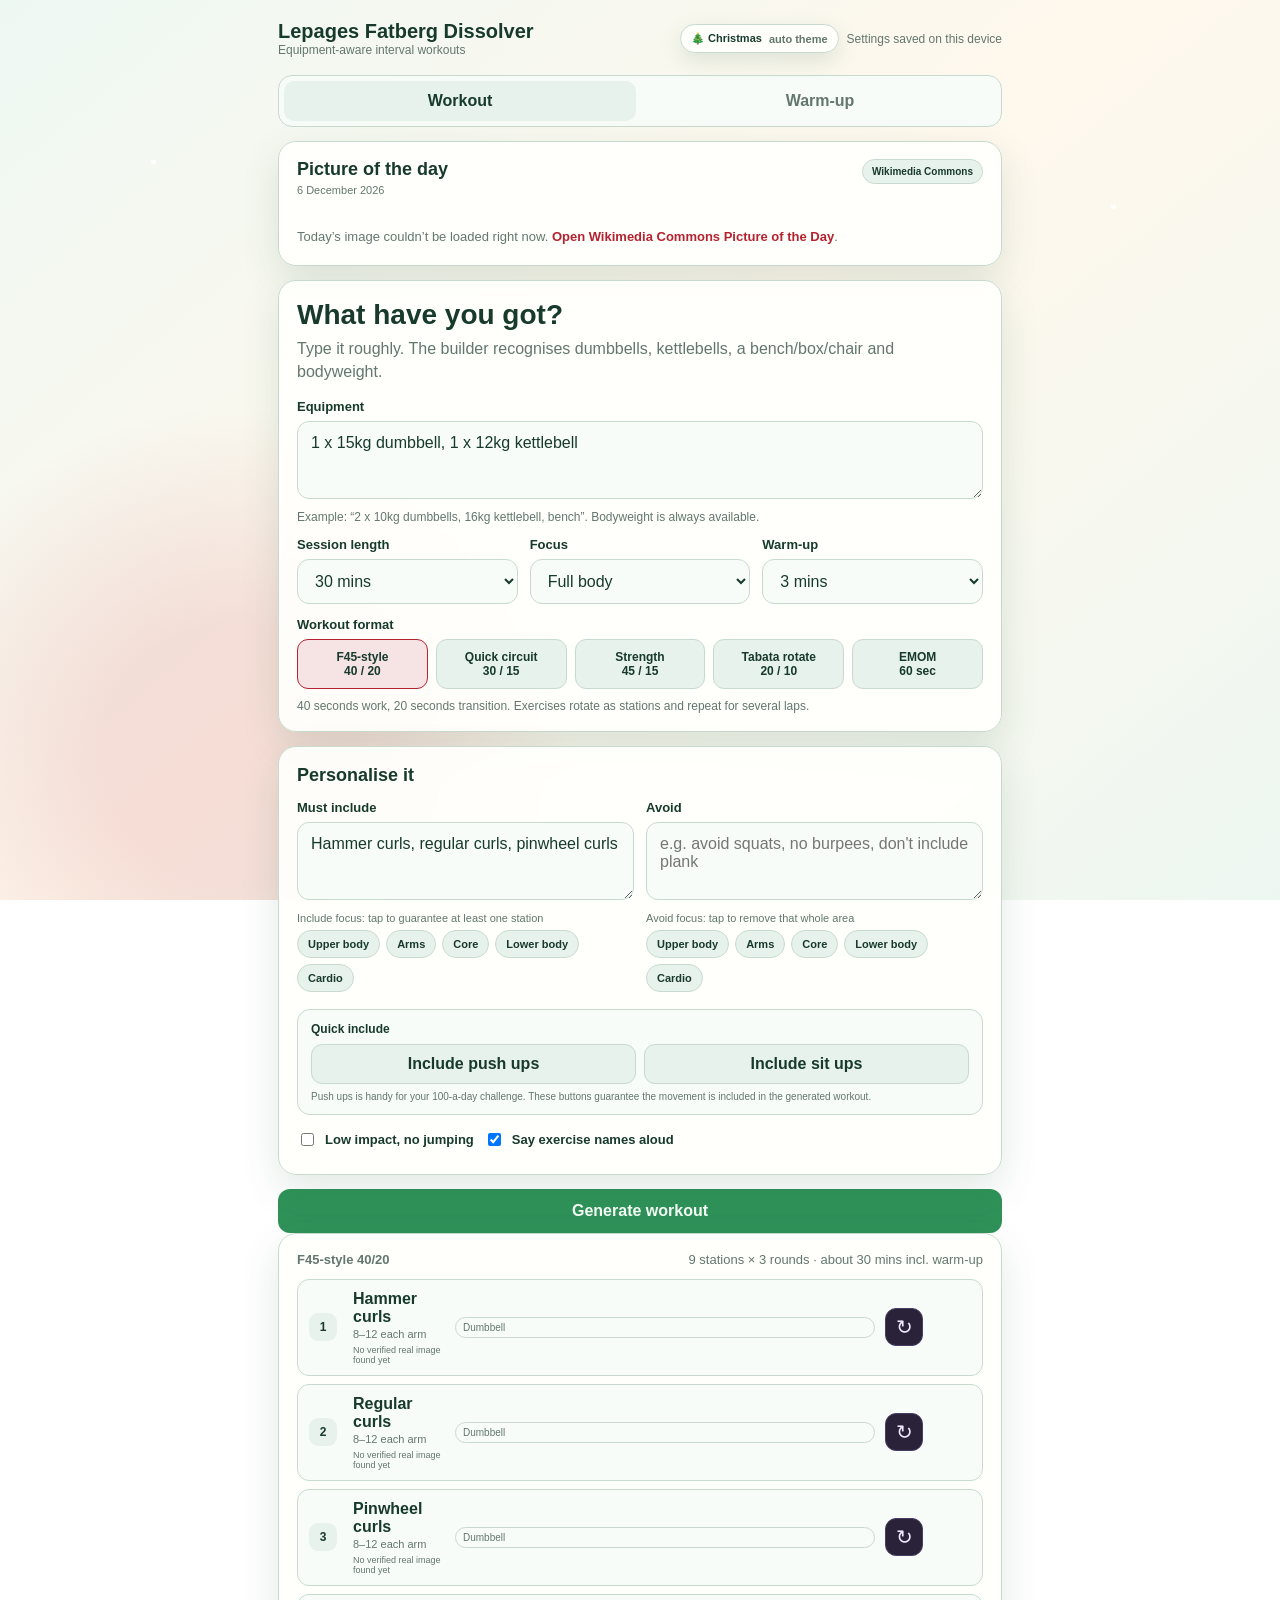
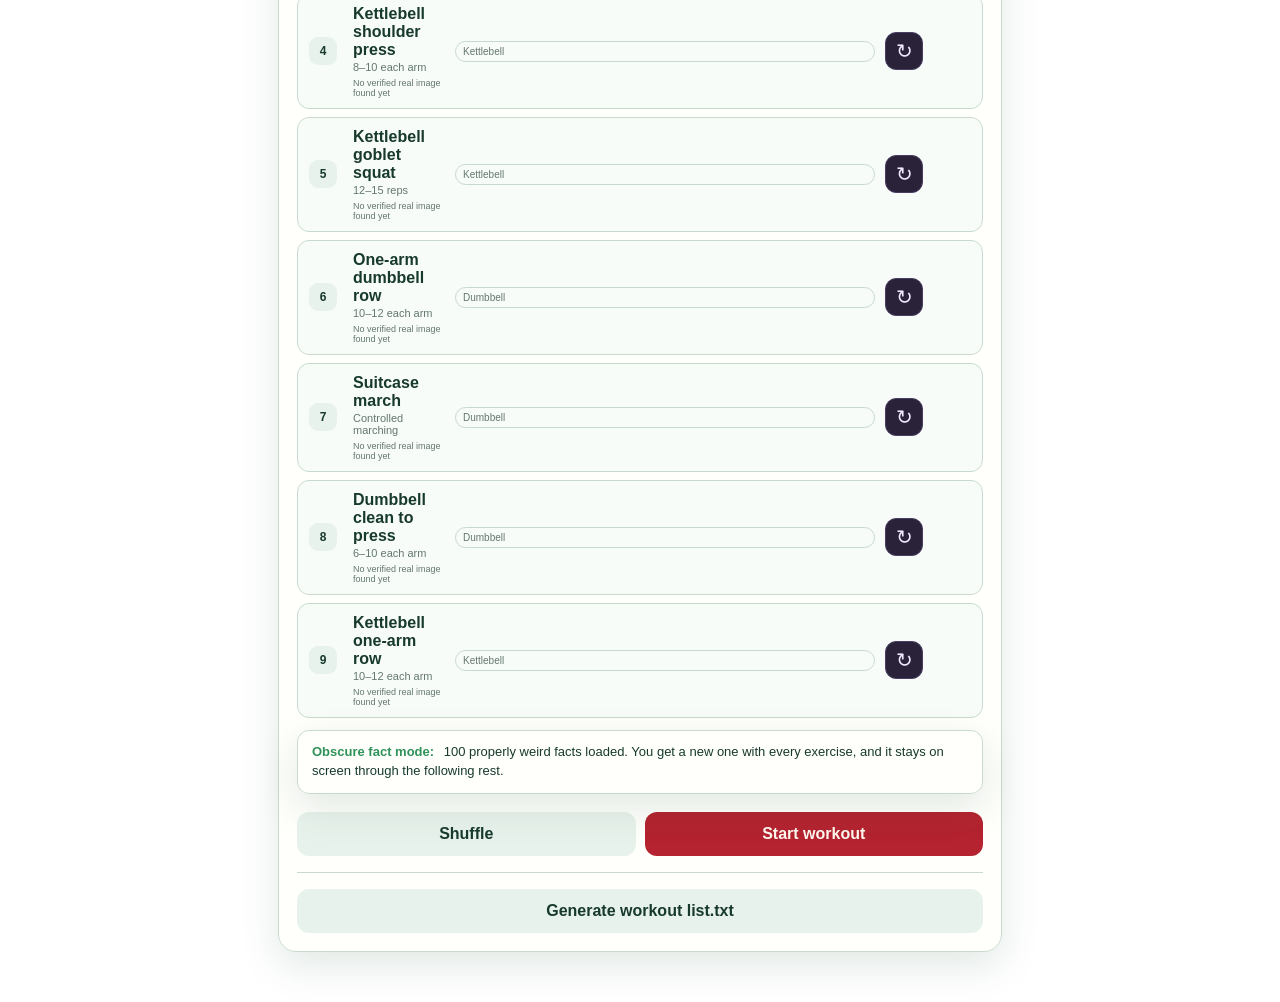
==== commit bd31db64: "Load workout reroll and text export controls" ====
--- a/index.html
+++ b/index.html
@@ -119,6 +119,14 @@
         <div class="actions">
           <button class="ghost" id="shuffleBtn">Shuffle</button>
           <button class="secondary" id="startWorkoutBtn">Start workout</button>
+        </div>
+        <div class="workout-export">
+          <button class="ghost wide" type="button" id="generateWorkoutListBtn">Generate workout list.txt</button>
+          <div class="workout-export-box hidden" id="workoutExportBox">
+            <textarea id="workoutExportText" readonly aria-label="Generated workout list"></textarea>
+            <button class="primary wide" type="button" id="copyWorkoutListBtn">Copy workout list</button>
+            <div class="workout-copy-status" id="workoutCopyStatus" role="status" aria-live="polite"></div>
+          </div>
         </div>
       </div>
     </div>
@@ -199,5 +207,6 @@
 <script src="app-24.js?v=1"></script>
 <script src="app-25.js?v=1"></script>
 <script src="app-26.js?v=1"></script>
+<script src="app-27.js?v=1"></script>
 </body>
 </html>
--- a/style.css
+++ b/style.css
@@ -58,6 +58,13 @@
 .pill { font-size:10px; color:#b8c0cc; border:1px solid #343a46; padding:4px 7px; border-radius:999px; white-space:nowrap; }
 .actions { display:flex; gap:9px; margin-top:14px; }
 .actions button { flex:1; }
+.reroll-exercise-btn { width:38px; height:38px; flex:0 0 38px; display:grid; place-items:center; border-radius:11px; background:#292238; color:#efe9ff; border:1px solid #493d63; font-size:20px; line-height:1; }
+.reroll-exercise-btn:hover { background:#352b49; }
+.reroll-exercise-btn:focus-visible { outline:2px solid var(--accent); outline-offset:2px; }
+.workout-export { border-top:1px solid var(--line); margin-top:16px; padding-top:16px; }
+.workout-export-box { margin-top:10px; }
+.workout-export-box textarea { min-height:250px; line-height:1.45; resize:vertical; }
+.workout-copy-status { min-height:18px; margin-top:7px; color:var(--work); font-size:12px; }
 #timerScreen { display:none; min-height:100vh; }
 .timer-shell { width:min(560px,100%); margin:0 auto; padding:26px 18px 38px; text-align:center; }
 .timer-head { display:flex; justify-content:space-between; align-items:center; margin-bottom:38px; }
@@ -102,4 +109,7 @@
   .format-btn:last-child { grid-column:1 / -1; }
   .app { padding-top:14px; }
   .timer-head { margin-bottom:28px; }
+  #workoutList .exercise-row { grid-template-columns:34px minmax(0,1fr) 38px; }
+  #workoutList .exercise-row.has-img { grid-template-columns:34px 68px minmax(0,1fr) 38px !important; }
+  #workoutList .exercise-row .pill { display:none; }
 }
